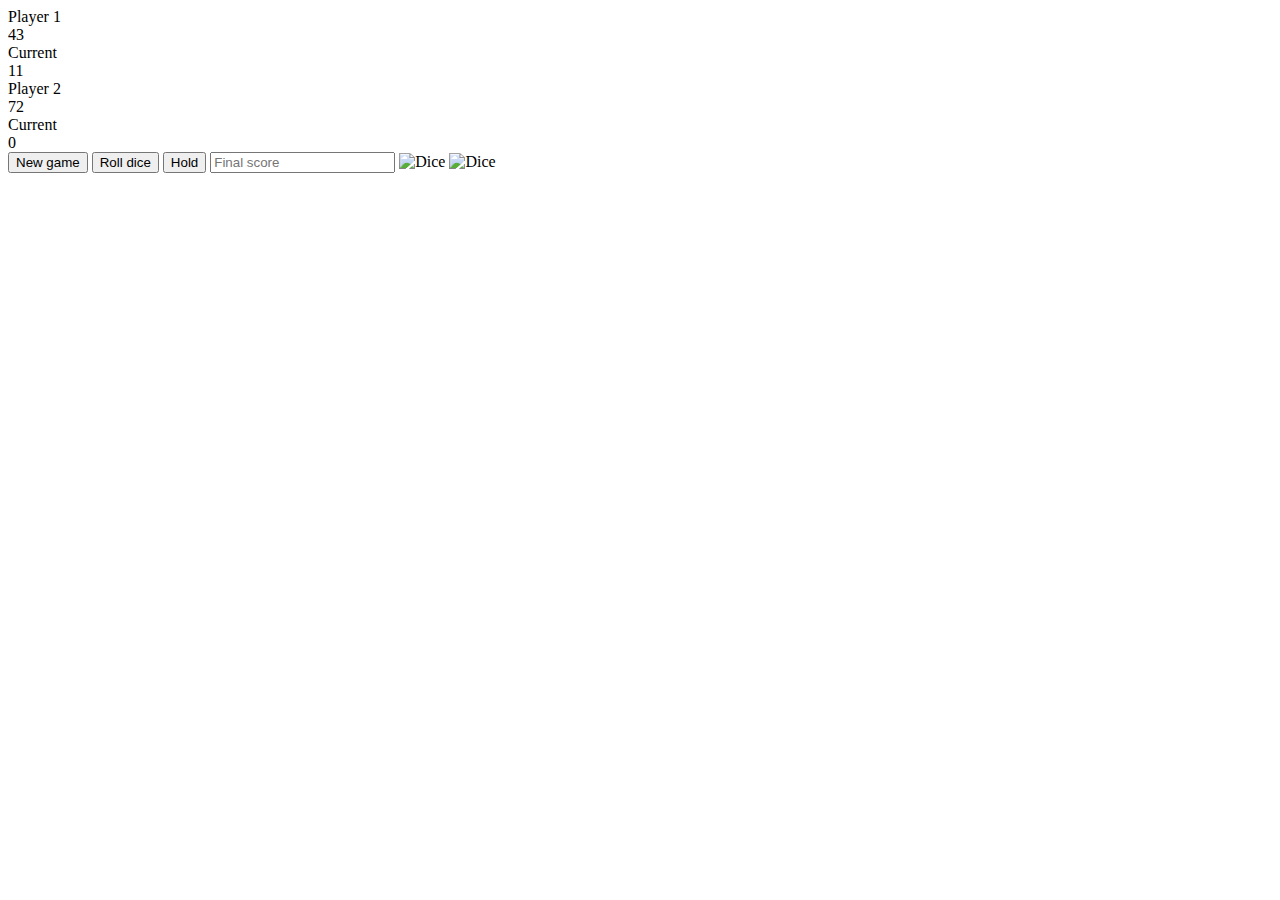
==== public/index.html @ 59f001a7 "netlify02" ====
<!DOCTYPE html>
<html lang="en">
    <head>
        <meta charset="UTF-8">
        <link href="https://fonts.googleapis.com/css?family=Lato:100,300,600" rel="stylesheet" type="text/css">
        <link href="http://code.ionicframework.com/ionicons/2.0.1/css/ionicons.min.css" rel="stylesheet" type="text/css">
        <link type="text/css" rel="stylesheet" href="/Users/MacBook/Desktop/$/GitHub/JS_Course/projects/DiceGame/css/style.css">
        
        <title>Pig Game</title>
    </head>

    <body>
        <div class="wrapper clearfix">
            <div class="player-0-panel active">
                <div class="player-name" id="name-0">Player 1</div>
                <div class="player-score" id="score-0">43</div>
                <div class="player-current-box">
                    <div class="player-current-label">Current</div>
                    <div class="player-current-score" id="current-0">11</div>
                </div>
            </div>
            
            <div class="player-1-panel">
                <div class="player-name" id="name-1">Player 2</div>
                <div class="player-score" id="score-1">72</div>
                <div class="player-current-box">
                    <div class="player-current-label">Current</div>
                    <div class="player-current-score" id="current-1">0</div>
                </div>
            </div>
            
            <button class="btn-new"><i class="ion-ios-plus-outline"></i>New game</button>
            <button class="btn-roll"><i class="ion-ios-loop"></i>Roll dice</button>
            <button class="btn-hold"><i class="ion-ios-download-outline"></i>Hold</button>
            
            <input type="text" placeholder="Final score" class="final-score">
            
            <img src="/Users/MacBook/Desktop/$/GitHub/JS_Course/projects/DiceGame/images/dice-5.png" alt="Dice" class="dice" id="dice-1">
            <img src="/Users/MacBook/Desktop/$/GitHub/JS_Course/projects/DiceGame/images/dice-5.png" alt="Dice" class="dice" id="dice-2">
        </div>
        
        <!--<script src="app.js"></script>-->
        <script src="/Users/MacBook/Desktop/$/GitHub/JS_Course/projects/DiceGame/js/challenges.js"></script>
    </body>
</html>
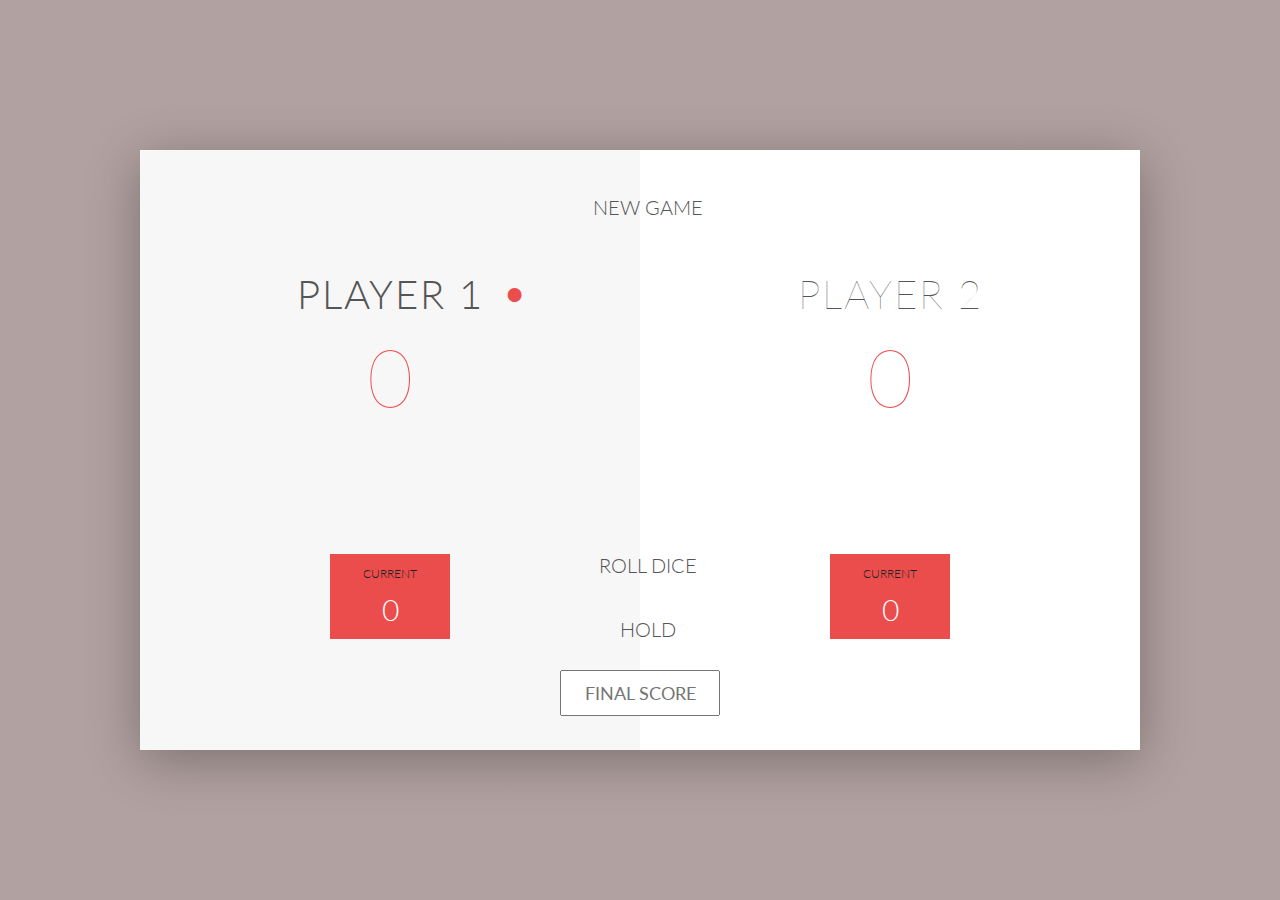
==== commit 30766581: "sources" ====
--- a/public/index.html
+++ b/public/index.html
@@ -4,7 +4,7 @@
         <meta charset="UTF-8">
         <link href="https://fonts.googleapis.com/css?family=Lato:100,300,600" rel="stylesheet" type="text/css">
         <link href="http://code.ionicframework.com/ionicons/2.0.1/css/ionicons.min.css" rel="stylesheet" type="text/css">
-        <link type="text/css" rel="stylesheet" href="/Users/MacBook/Desktop/$/GitHub/JS_Course/projects/DiceGame/css/style.css">
+        <link type="text/css" rel="stylesheet" href="./css/style.css">
         
         <title>Pig Game</title>
     </head>
@@ -35,11 +35,11 @@
             
             <input type="text" placeholder="Final score" class="final-score">
             
-            <img src="/Users/MacBook/Desktop/$/GitHub/JS_Course/projects/DiceGame/images/dice-5.png" alt="Dice" class="dice" id="dice-1">
-            <img src="/Users/MacBook/Desktop/$/GitHub/JS_Course/projects/DiceGame/images/dice-5.png" alt="Dice" class="dice" id="dice-2">
+            <img src="./images/dice-5.png" alt="Dice01" class="dice" id="dice-1">
+            <img src="/images/dice-5.png" alt="Dice02" class="dice" id="dice-2">
         </div>
         
         <!--<script src="app.js"></script>-->
-        <script src="/Users/MacBook/Desktop/$/GitHub/JS_Course/projects/DiceGame/js/challenges.js"></script>
+        <script src="./js/challenges.js"></script>
     </body>
 </html>--- a/public/css/style.css
+++ b/public/css/style.css
@@ -0,0 +1,174 @@
+/**********************************************
+*** GENERAL
+**********************************************/
+
+.final-score {
+    position: absolute;
+    left: 50%;
+    transform: translateX(-50%);
+    top: 520px;
+    color: #555;
+    font-size: 18px;
+    font-family: 'Lato';
+    text-align: center;
+    padding: 10px;
+    width: 160px;
+    text-transform: uppercase;
+}
+
+.final-score:focus { outline: none; }
+
+#dice-1 { top: 120px; }
+#dice-2 { top: 250px; }
+
+
+* {
+    margin: 0;
+    padding: 0;
+    box-sizing: border-box;
+    
+}
+
+.clearfix::after {
+    content: "";
+    display: table;
+    clear: both;
+}
+
+body {
+    background-image: linear-gradient(rgba(62, 20, 20, 0.4), rgba(62, 20, 20, 0.4)), url(/Users/MacBook/Desktop/$/GitHub/JS_Course/projects/DiceGame/images/back.jpg);
+    background-size: cover;
+    background-position: center;
+    font-family: Lato;
+    font-weight: 300;
+    position: relative;
+    height: 100vh;
+    color: #555;
+}
+
+.wrapper {
+    width: 1000px;
+    position: absolute;
+    top: 50%;
+    left: 50%;
+    transform: translate(-50%, -50%);
+    background-color: #fff;
+    box-shadow: 0px 10px 50px rgba(0, 0, 0, 0.3);
+    overflow: hidden;
+}
+
+.player-0-panel,
+.player-1-panel {
+    width: 50%;
+    float: left;
+    height: 600px;
+    padding: 100px;
+}
+
+
+
+/**********************************************
+*** PLAYERS
+**********************************************/
+
+.player-name {
+    font-size: 40px;
+    text-align: center;
+    text-transform: uppercase;
+    letter-spacing: 2px;
+    font-weight: 100;
+    margin-top: 20px;
+    margin-bottom: 10px;
+    position: relative;
+}
+
+.player-score {
+    text-align: center;
+    font-size: 80px;
+    font-weight: 100;
+    color: #EB4D4D;
+    margin-bottom: 130px;
+}
+
+.active { background-color: #f7f7f7; }
+.active .player-name { font-weight: 300; }
+
+.active .player-name::after {
+    content: "\2022";
+    font-size: 47px;
+    position: absolute;
+    color: #EB4D4D;
+    top: -7px;
+    right: 10px;
+    
+}
+
+.player-current-box {
+    background-color: #EB4D4D;
+    color: #fff;
+    width: 40%;
+    margin: 0 auto;
+    padding: 12px;
+    text-align: center;
+}
+
+.player-current-label {
+    text-transform: uppercase;
+    margin-bottom: 10px;
+    font-size: 12px;
+    color: #222;
+}
+
+.player-current-score {
+    font-size: 30px;
+}
+
+button {
+    position: absolute;
+    width: 200px;
+    left: 50%;
+    transform: translateX(-50%);
+    color: #555;
+    background: none;
+    border: none;
+    font-family: Lato;
+    font-size: 20px;
+    text-transform: uppercase;
+    cursor: pointer;
+    font-weight: 300;
+    transition: background-color 0.3s, color 0.3s;
+}
+
+button:hover { font-weight: 600; }
+button:hover i { margin-right: 20px; }
+
+button:focus {
+    outline: none;
+}
+
+i {
+    color: #EB4D4D;
+    display: inline-block;
+    margin-right: 15px;
+    font-size: 32px;
+    line-height: 1;
+    vertical-align: text-top;
+    margin-top: -4px;
+    transition: margin 0.3s;
+}
+
+.btn-new { top: 45px;}
+.btn-roll { top: 403px;}
+.btn-hold { top: 467px;}
+
+.dice {
+    position: absolute;
+    left: 50%;
+    top: 178px;
+    transform: translateX(-50%);
+    height: 100px;
+    box-shadow: 0px 10px 60px rgba(0, 0, 0, 0.10);
+}
+
+.winner { background-color: #f7f7f7; }
+.winner .player-name { font-weight: 300; color: #EB4D4D; }